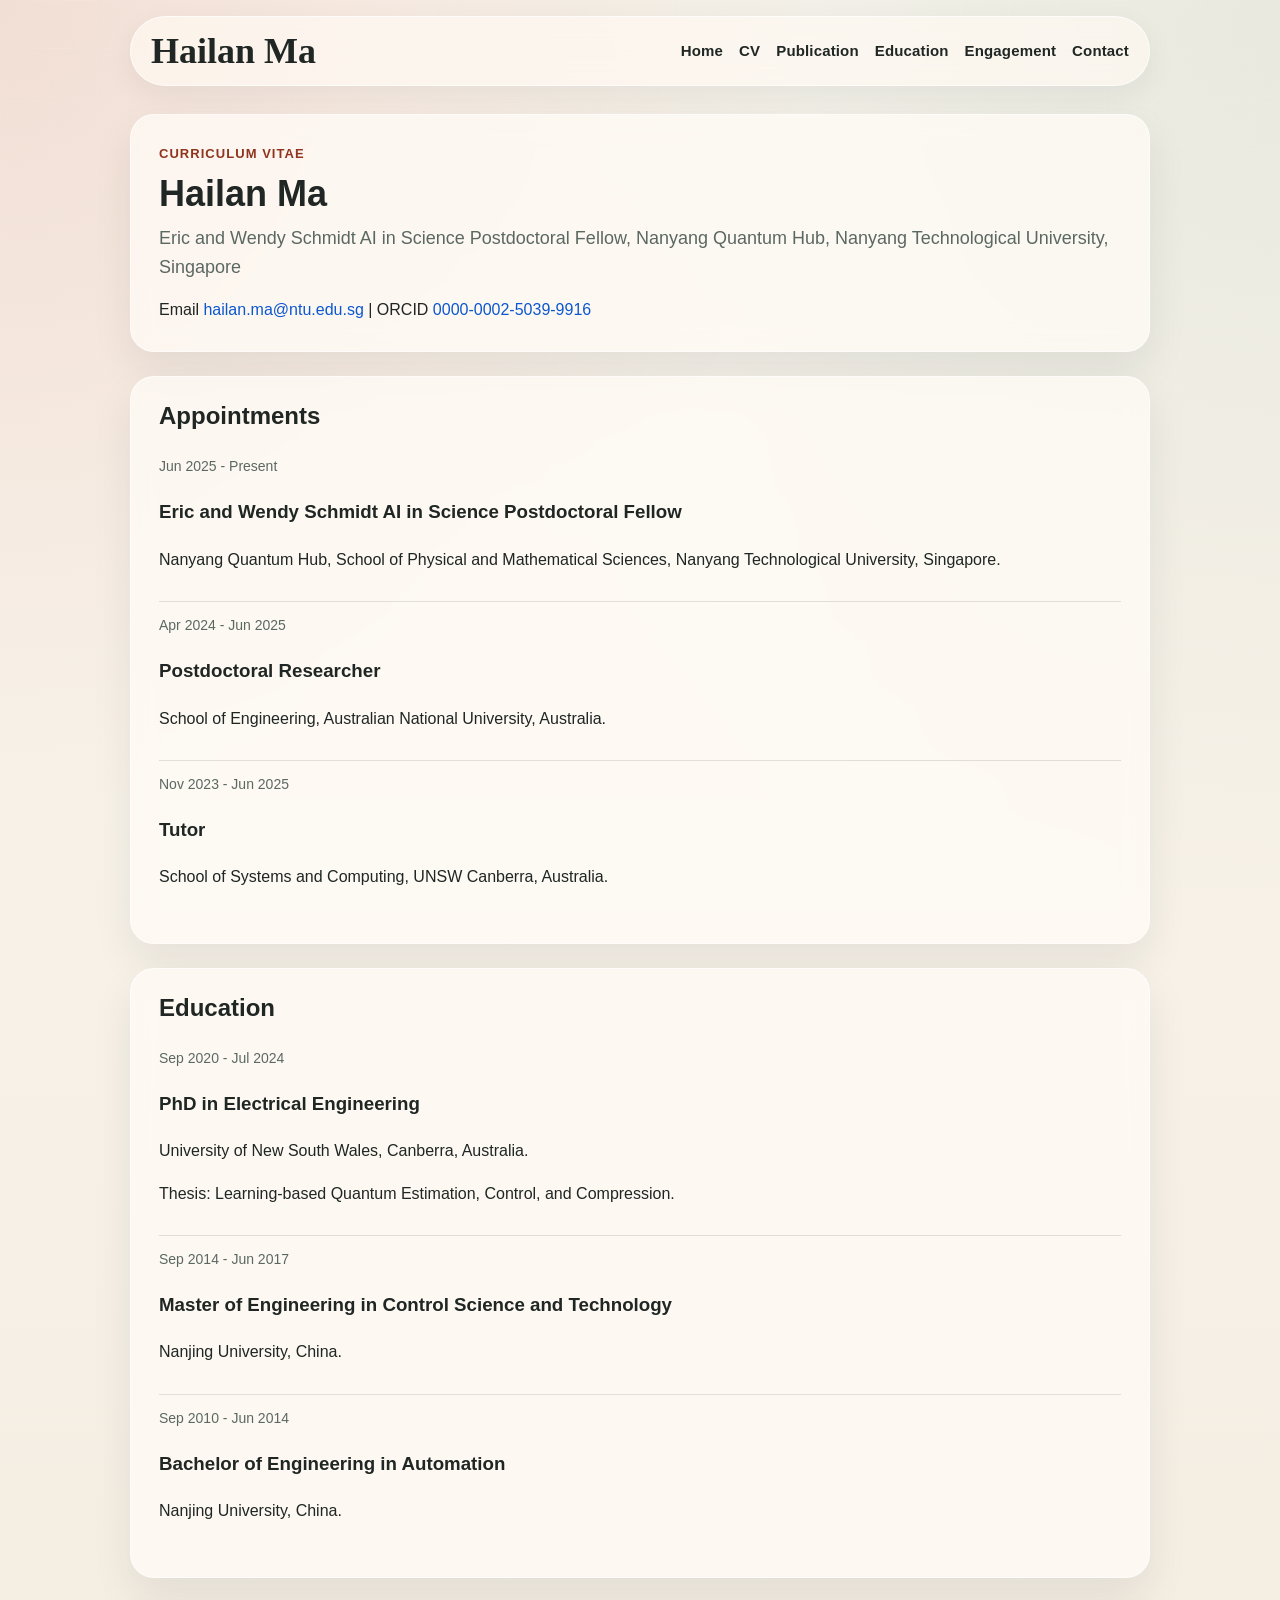
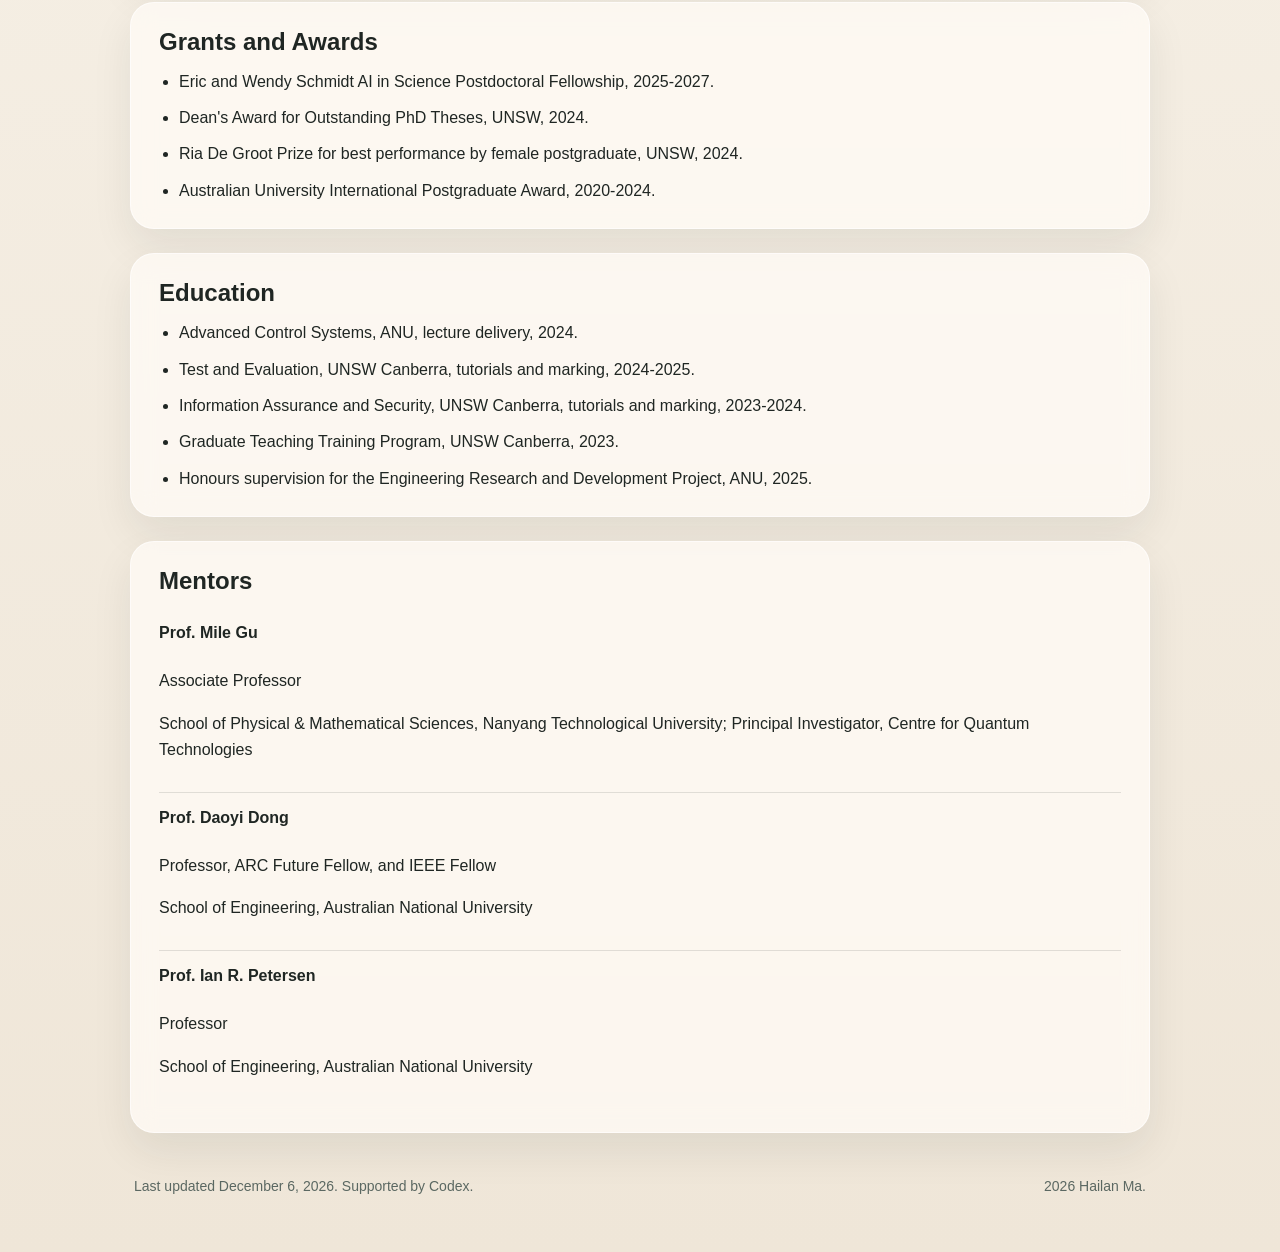
==== cv.html @ 6b0387dc "Initial homepage deployment" ====
<!DOCTYPE html>
<html lang="en">
  <head>
    <meta charset="UTF-8" />
    <meta name="viewport" content="width=device-width, initial-scale=1.0" />
    <title>Hailan Ma | CV</title>
    <meta name="description" content="Curriculum Vitae of Hailan Ma." />
    <link rel="icon" href="favicon.svg" type="image/svg+xml" />
    <link rel="stylesheet" href="styles.css" />
  </head>
  <body>
    <div class="page-shell">
      <header class="site-header">
        <a class="brand" href="index.html">Hailan Ma</a>
        <nav class="site-nav" aria-label="Primary">
          <a href="index.html">Home</a>
          <a href="cv.html">CV</a>
          <a href="publications.html">Publication</a>
          <a href="education.html">Education</a>
          <a href="engagement.html">Engagement</a>
          <a href="index.html#contact">Contact</a>
        </nav>
      </header>

      <main>
        <section class="page-header">
          <p class="meta">Curriculum Vitae</p>
          <h1 class="page-title">Hailan Ma</h1>
          <p class="subtitle">
            Eric and Wendy Schmidt AI in Science Postdoctoral Fellow, Nanyang
            Quantum Hub, Nanyang Technological University, Singapore
          </p>
          <p class="lede">
            Email <a href="mailto:hailan.ma@ntu.edu.sg">hailan.ma@ntu.edu.sg</a>
            | ORCID
            <a href="https://orcid.org/0000-0002-5039-9916" target="_blank" rel="noreferrer">0000-0002-5039-9916</a>
          </p>
        </section>

        <section class="section-block">
          <h2>Appointments</h2>
          <div class="cv-item">
            <div class="cv-meta">Jun 2025 - Present</div>
            <div>
              <h3>Eric and Wendy Schmidt AI in Science Postdoctoral Fellow</h3>
              <p>Nanyang Quantum Hub, School of Physical and Mathematical Sciences, Nanyang Technological University, Singapore.</p>
            </div>
          </div>
          <div class="cv-item">
            <div class="cv-meta">Apr 2024 - Jun 2025</div>
            <div>
              <h3>Postdoctoral Researcher</h3>
              <p>School of Engineering, Australian National University, Australia.</p>
            </div>
          </div>
          <div class="cv-item">
            <div class="cv-meta">Nov 2023 - Jun 2025</div>
            <div>
              <h3>Tutor</h3>
              <p>School of Systems and Computing, UNSW Canberra, Australia.</p>
            </div>
          </div>
        </section>

        <section class="section-block">
          <h2>Education</h2>
          <div class="cv-item">
            <div class="cv-meta">Sep 2020 - Jul 2024</div>
            <div>
              <h3>PhD in Electrical Engineering</h3>
              <p>University of New South Wales, Canberra, Australia.</p>
              <p>Thesis: Learning-based Quantum Estimation, Control, and Compression.</p>
            </div>
          </div>
          <div class="cv-item">
            <div class="cv-meta">Sep 2014 - Jun 2017</div>
            <div>
              <h3>Master of Engineering in Control Science and Technology</h3>
              <p>Nanjing University, China.</p>
            </div>
          </div>
          <div class="cv-item">
            <div class="cv-meta">Sep 2010 - Jun 2014</div>
            <div>
              <h3>Bachelor of Engineering in Automation</h3>
              <p>Nanjing University, China.</p>
            </div>
          </div>
        </section>

        <section class="section-block">
          <h2>Grants and Awards</h2>
          <ul class="simple-list">
            <li>Eric and Wendy Schmidt AI in Science Postdoctoral Fellowship, 2025-2027.</li>
            <li>Dean's Award for Outstanding PhD Theses, UNSW, 2024.</li>
            <li>Ria De Groot Prize for best performance by female postgraduate, UNSW, 2024.</li>
            <li>Australian University International Postgraduate Award, 2020-2024.</li>
          </ul>
        </section>

        <section class="section-block">
          <h2>Education</h2>
          <ul class="simple-list">
            <li>Advanced Control Systems, ANU, lecture delivery, 2024.</li>
            <li>Test and Evaluation, UNSW Canberra, tutorials and marking, 2024-2025.</li>
            <li>Information Assurance and Security, UNSW Canberra, tutorials and marking, 2023-2024.</li>
            <li>Graduate Teaching Training Program, UNSW Canberra, 2023.</li>
            <li>Honours supervision for the Engineering Research and Development Project, ANU, 2025.</li>
          </ul>
        </section>

        <section class="section-block">
          <h2>Mentors</h2>
          <div class="cv-item">
            <a class="mentor-name" href="https://www.cqt.sg/people/mile-gu/" target="_blank" rel="noreferrer">Prof. Mile Gu</a>
            <p>Associate Professor</p>
            <p>School of Physical &amp; Mathematical Sciences, Nanyang Technological University; Principal Investigator, Centre for Quantum Technologies</p>
          </div>
          <div class="cv-item">
            <a class="mentor-name" href="https://eng.anu.edu.au/people/daoyi-dong/" target="_blank" rel="noreferrer">Prof. Daoyi Dong</a>
            <p>Professor, ARC Future Fellow, and IEEE Fellow</p>
            <p>School of Engineering, Australian National University</p>
          </div>
          <div class="cv-item">
            <a class="mentor-name" href="https://eng.anu.edu.au/people/ian-petersen/" target="_blank" rel="noreferrer">Prof. Ian R. Petersen</a>
            <p>Professor</p>
            <p>School of Engineering, Australian National University</p>
          </div>
        </section>
      </main>

      <footer class="site-footer">
        <p>Last updated <span id="last-updated">recently</span>. Supported by Codex.</p>
        <p><span id="current-year"></span> Hailan Ma.</p>
      </footer>
    </div>

    <script src="script.js"></script>
  </body>
</html>
---- styles.css ----
:root {
  --bg: #f6f0e6;
  --bg-soft: rgba(255, 250, 241, 0.88);
  --surface: rgba(255, 251, 246, 0.76);
  --surface-strong: #fff9f3;
  --text: #1f2623;
  --muted: #5b6862;
  --line: rgba(31, 38, 35, 0.12);
  --link: #0b57d0;
  --accent: #8f341d;
  --max-width: 1020px;
  --shadow: 0 18px 40px rgba(28, 38, 32, 0.08);
}

*,
*::before,
*::after {
  box-sizing: border-box;
}

html {
  scroll-behavior: smooth;
}

body {
  margin: 0;
  min-height: 100vh;
  font-family: Arial, Helvetica, sans-serif;
  font-size: 16px;
  line-height: 1.65;
  color: var(--text);
  background:
    radial-gradient(circle at top left, rgba(184, 77, 49, 0.14), transparent 26%),
    radial-gradient(circle at top right, rgba(158, 181, 160, 0.2), transparent 30%),
    linear-gradient(180deg, #fbf6ef 0%, #f6f0e6 42%, #efe6d8 100%);
}

body::before {
  content: "";
  position: fixed;
  inset: 0;
  background-image:
    linear-gradient(rgba(255, 255, 255, 0.24) 1px, transparent 1px),
    linear-gradient(90deg, rgba(255, 255, 255, 0.2) 1px, transparent 1px);
  background-size: 48px 48px;
  mask-image: linear-gradient(180deg, rgba(0, 0, 0, 0.3), transparent 72%);
  pointer-events: none;
  z-index: -1;
}

a {
  color: var(--link);
  text-decoration: none;
}

a:hover,
a:focus-visible {
  text-decoration: underline;
}

img {
  max-width: 100%;
  display: block;
}

.page-shell {
  width: min(calc(100% - 32px), var(--max-width));
  margin: 0 auto;
  padding: 16px 0 40px;
}

.site-header {
  display: flex;
  align-items: center;
  justify-content: space-between;
  gap: 20px;
  padding: 16px 20px;
  margin-bottom: 28px;
  border: 1px solid rgba(255, 255, 255, 0.64);
  border-radius: 999px;
  background: rgba(255, 249, 243, 0.7);
  backdrop-filter: blur(14px);
  box-shadow: 0 10px 30px rgba(24, 35, 31, 0.06);
}

.brand {
  color: var(--text);
  font-size: 36px;
  font-family: "Segoe Script", "Lucida Handwriting", 
    "Apple Chancery", cursive;
  font-weight: 600;
  letter-spacing: 0;
  line-height: 1;
}

.site-nav {
  display: flex;
  flex-wrap: wrap;
  gap: 16px;
}

.site-nav a {
  color: var(--text);
  font-size: 15px;
  font-family: "Arial Rounded MT Bold", "Helvetica Rounded", "SF Pro Rounded",
    "Nunito", Arial, Helvetica, sans-serif;
  font-weight: 600;
  letter-spacing: 0.01em;
}

main {
  display: grid;
  gap: 24px;
}

.hero-panel,
.section-block,
.page-header,
.year-block {
  border: 1px solid rgba(255, 255, 255, 0.62);
  border-radius: 24px;
  background: var(--surface);
  backdrop-filter: blur(12px);
  box-shadow: var(--shadow);
}

.hero-panel,
.page-header {
  padding: 28px;
}

.hero-panel {
  display: grid;
  grid-template-columns: 280px minmax(0, 1fr);
  gap: 28px;
  align-items: center;
}

.hero-photo-wrap {
  max-width: 280px;
}

.hero-photo {
  width: 100%;
  aspect-ratio: 4 / 5;
  object-fit: cover;
  border-radius: 20px;
  border: 1px solid rgba(255, 255, 255, 0.7);
}

.meta {
  margin: 0 0 8px;
  color: var(--accent);
  font-size: 13px;
  font-weight: 700;
  letter-spacing: 0.08em;
  text-transform: uppercase;
}

.page-title {
  margin: 0 0 8px;
  font-size: 36px;
  line-height: 1.2;
  color: var(--text);
}

.subtitle {
  margin: 0 0 14px;
  color: var(--muted);
  font-size: 18px;
}

.lede {
  margin: 0;
  max-width: 740px;
}

.lede + .lede {
  margin-top: 12px;
}

.lede-secondary {
  max-width: 760px;
}

.publications-note {
  margin-top: 10px;
}

.icon-links {
  display: flex;
  flex-wrap: wrap;
  gap: 12px;
  margin-top: 20px;
}

.icon-link {
  display: inline-flex;
  align-items: center;
  gap: 8px;
  padding: 10px 14px;
  border: 1px solid var(--line);
  border-radius: 999px;
  background: var(--surface-strong);
  color: var(--text);
  font-size: 14px;
}

.icon-link svg {
  width: 18px;
  height: 18px;
  fill: currentColor;
}

.section-block,
.year-block {
  padding: 24px 28px;
}

.section-block h2,
.page-header h2,
.year-block h2 {
  margin: 0 0 12px;
  font-size: 24px;
  line-height: 1.25;
}

.section-heading-row {
  display: flex;
  align-items: baseline;
  justify-content: space-between;
  gap: 16px;
  margin-bottom: 10px;
}

.text-link {
  font-size: 14px;
}

.inline-icon-link {
  display: inline-flex;
  vertical-align: middle;
  margin-left: 6px;
  color: var(--link);
}

.inline-icon-link svg {
  width: 15px;
  height: 15px;
  fill: currentColor;
}

.text-columns {
  display: grid;
  grid-template-columns: 1fr 1.1fr;
  gap: 24px;
}

.research-direction + .research-direction {
  margin-top: 22px;
}

.research-direction h3 {
  margin: 18px 0 8px;
  font-size: 20px;
  line-height: 1.3;
}

.simple-list,
.timeline-list,
.representative-list {
  margin: 12px 0 0;
  padding-left: 20px;
}

.simple-list li + li,
.timeline-list li + li,
.representative-list li + li {
  margin-top: 10px;
}

.timeline-date {
  display: inline-block;
  min-width: 52px;
  color: var(--accent);
  font-weight: 700;
}

.publication-list {
  margin: 0;
  padding: 0;
  list-style: none;
}

.publication-list li + li {
  margin-top: 14px;
  padding-top: 14px;
  border-top: 1px solid var(--line);
}

.publication-title-row {
  display: grid;
  grid-template-columns: 12px minmax(0, 1fr);
  gap: 10px;
  align-items: start;
}

.publication-bullet {
  width: 6px;
  height: 6px;
  margin-top: 0.6em;
  border-radius: 50%;
  background: var(--text);
}

.publication-title {
  color: var(--text);
  font-weight: 700;
}

.publication-authors,
.publication-venue,
.publication-summary {
  margin-top: 4px;
  margin-left: 22px;
}

.publication-authors {
  color: var(--text);
}

.publication-venue {
  margin-top: 4px;
  color: var(--muted);
}

.publication-summary {
  display: inline-block;
  padding: 4px 8px;
  border-radius: 6px;
  background: rgba(31, 38, 35, 0.08);
  color: var(--muted);
  font-family: "Courier New", Courier, monospace;
  font-size: 14px;
}

.publication-type {
  display: inline-block;
  margin-left: 8px;
  padding: 1px 8px;
  border: 1px solid var(--line);
  border-radius: 999px;
  background: rgba(255, 255, 255, 0.55);
  color: var(--muted);
  font-size: 12px;
  font-weight: 600;
  vertical-align: middle;
}

.paper-link-icon {
  display: inline-flex;
  vertical-align: middle;
  margin-left: 6px;
  color: var(--link);
}

.paper-link-icon svg {
  width: 22px;
  height: 22px;
  fill: currentColor;
}

.contact-grid {
  display: grid;
  grid-template-columns: repeat(2, minmax(0, 1fr));
  gap: 16px 24px;
}

.contact-grid strong {
  display: block;
  margin-bottom: 4px;
  color: var(--muted);
  font-size: 14px;
}

.cv-item {
  padding: 12px 0;
}

.cv-item + .cv-item {
  border-top: 1px solid var(--line);
}

.teaching-entry {
  display: grid;
  grid-template-columns: 180px minmax(0, 1fr);
  gap: 18px;
  padding: 14px 0;
}

.teaching-entry + .teaching-entry {
  border-top: 1px solid var(--line);
}

.teaching-time {
  color: var(--muted);
  font-size: 14px;
}

.teaching-entry h3 {
  margin: 0 0 4px;
  font-size: 18px;
  line-height: 1.35;
}

.teaching-entry p {
  margin: 0;
}

.teaching-entry p + p {
  margin-top: 4px;
}

.engagement-entry {
  display: grid;
  grid-template-columns: 180px minmax(0, 1fr);
  gap: 18px;
  padding: 14px 0;
}

.engagement-entry + .engagement-entry {
  border-top: 1px solid var(--line);
}

.engagement-time {
  color: var(--muted);
  font-size: 14px;
}

.engagement-entry h3 {
  margin: 0 0 4px;
  font-size: 18px;
  line-height: 1.35;
}

.engagement-entry p {
  margin: 0;
}

.engagement-entry p + p {
  margin-top: 4px;
}

.mentor-name {
  display: inline-block;
  margin-bottom: 6px;
  color: var(--text);
  font-weight: 700;
}

.cv-meta {
  margin-bottom: 4px;
  color: var(--muted);
  font-size: 14px;
}

.site-footer {
  display: flex;
  justify-content: space-between;
  gap: 16px;
  padding: 28px 4px 0;
  color: var(--muted);
  font-size: 14px;
}

.reveal {
  opacity: 1;
  transform: none;
}

@media (max-width: 800px) {
  .hero-panel,
  .text-columns,
  .contact-grid {
    grid-template-columns: 1fr;
  }

  .hero-photo-wrap {
    max-width: 220px;
  }
}

@media (max-width: 720px) {
  .page-shell {
    width: min(calc(100% - 20px), var(--max-width));
  }

  .site-header,
  .site-footer {
    display: block;
  }

  .site-nav {
    margin-top: 10px;
  }

  .hero-panel,
  .page-header,
  .section-block,
  .year-block {
    padding: 20px;
    border-radius: 20px;
  }

  .page-title {
    font-size: 30px;
  }

  .subtitle {
    font-size: 16px;
  }

  .teaching-entry {
    grid-template-columns: 1fr;
    gap: 6px;
  }

  .engagement-entry {
    grid-template-columns: 1fr;
    gap: 6px;
  }
}
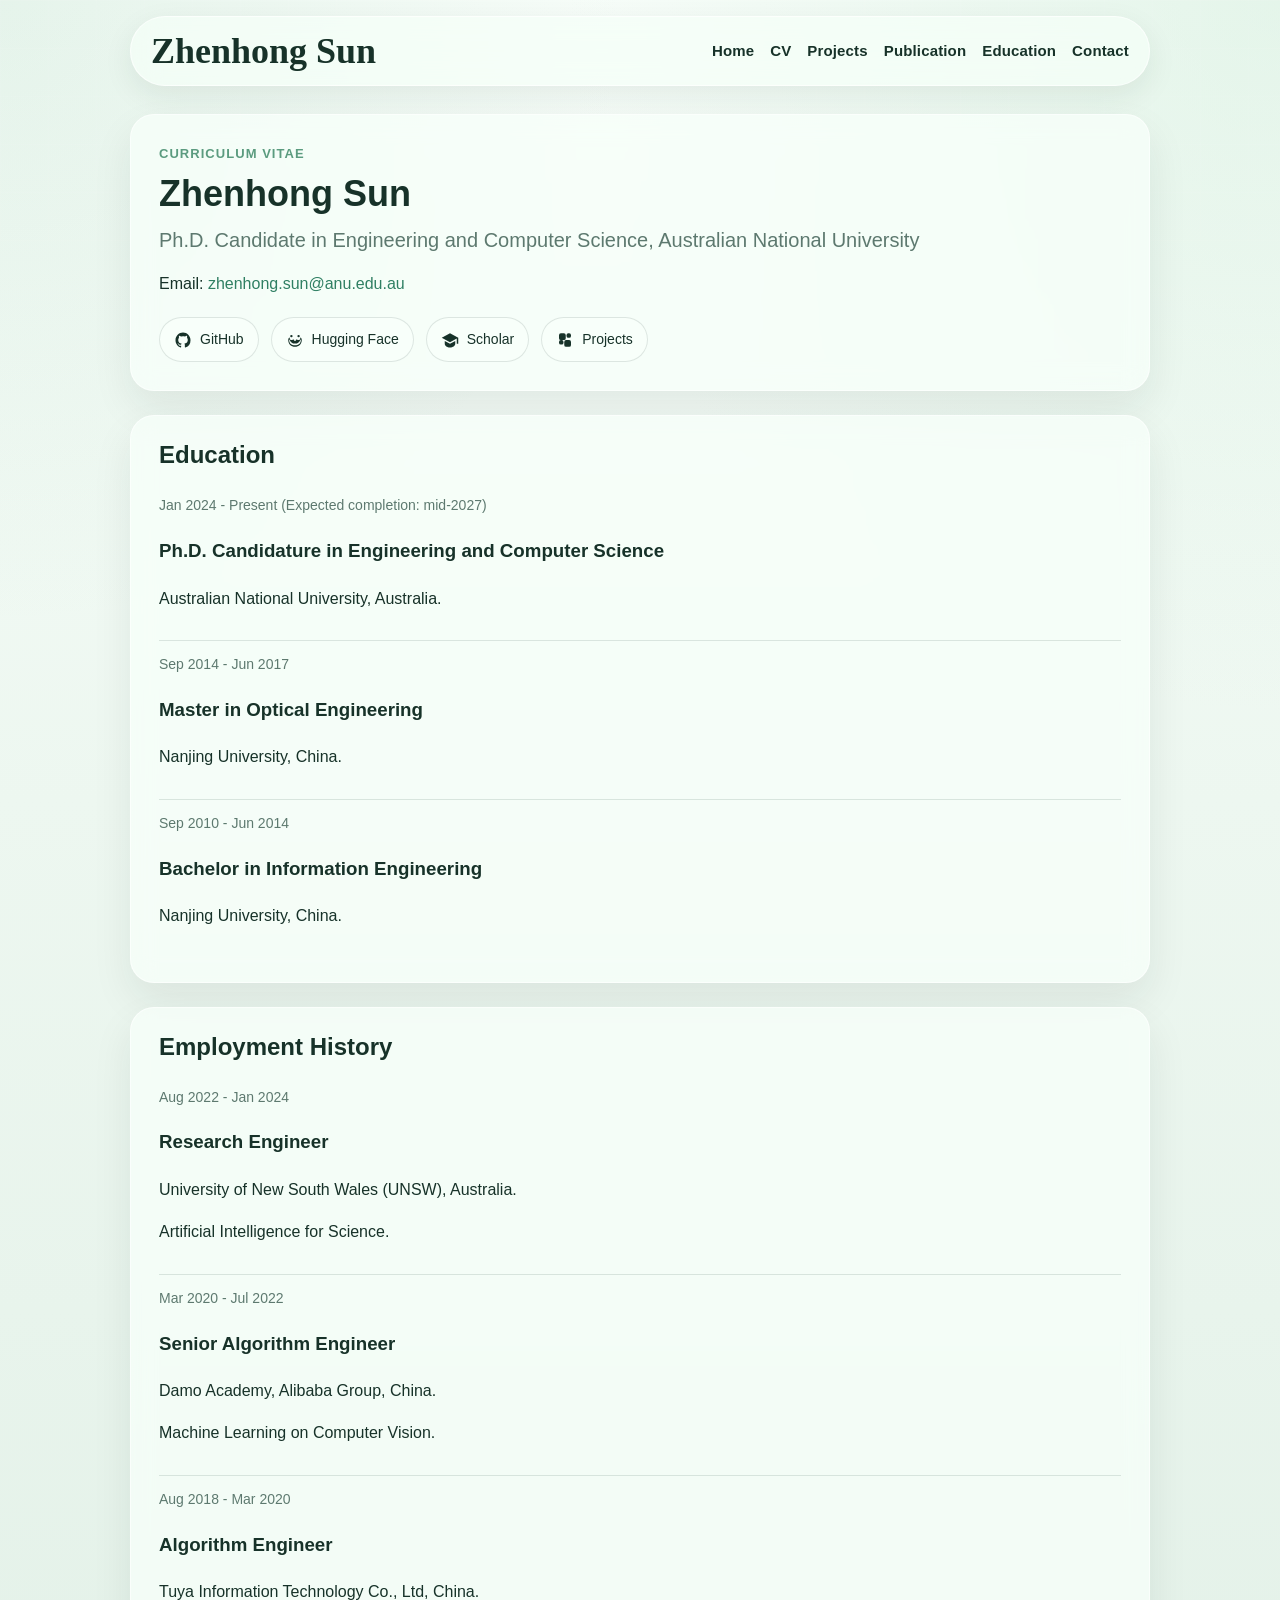
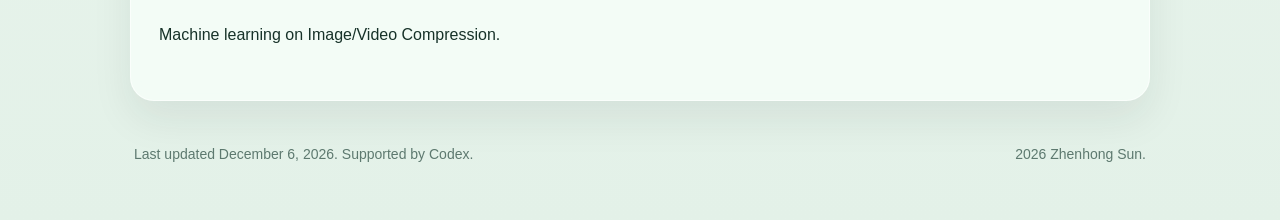
==== commit f4e13916: "Deploy site to GitHub Pages" ====
--- a/cv.html
+++ b/cv.html
@@ -3,21 +3,21 @@
   <head>
     <meta charset="UTF-8" />
     <meta name="viewport" content="width=device-width, initial-scale=1.0" />
-    <title>Hailan Ma | CV</title>
-    <meta name="description" content="Curriculum Vitae of Hailan Ma." />
+    <title>Zhenhong Sun | CV</title>
+    <meta name="description" content="Curriculum Vitae of Zhenhong Sun." />
     <link rel="icon" href="favicon.svg" type="image/svg+xml" />
     <link rel="stylesheet" href="styles.css" />
   </head>
   <body>
     <div class="page-shell">
       <header class="site-header">
-        <a class="brand" href="index.html">Hailan Ma</a>
+        <a class="brand" href="index.html">Zhenhong Sun</a>
         <nav class="site-nav" aria-label="Primary">
           <a href="index.html">Home</a>
           <a href="cv.html">CV</a>
+          <a href="projects.html">Projects</a>
           <a href="publications.html">Publication</a>
           <a href="education.html">Education</a>
-          <a href="engagement.html">Engagement</a>
           <a href="index.html#contact">Contact</a>
         </nav>
       </header>
@@ -25,113 +25,126 @@
       <main>
         <section class="page-header">
           <p class="meta">Curriculum Vitae</p>
-          <h1 class="page-title">Hailan Ma</h1>
+          <h1 class="page-title">Zhenhong Sun</h1>
           <p class="subtitle">
-            Eric and Wendy Schmidt AI in Science Postdoctoral Fellow, Nanyang
-            Quantum Hub, Nanyang Technological University, Singapore
+            Ph.D. Candidate in Engineering and Computer Science, Australian National University
           </p>
           <p class="lede">
-            Email <a href="mailto:hailan.ma@ntu.edu.sg">hailan.ma@ntu.edu.sg</a>
-            | ORCID
-            <a href="https://orcid.org/0000-0002-5039-9916" target="_blank" rel="noreferrer">0000-0002-5039-9916</a>
+            Email: <a href="mailto:zhenhong.sun@anu.edu.au">zhenhong.sun@anu.edu.au</a>
           </p>
-        </section>
-
-        <section class="section-block">
-          <h2>Appointments</h2>
-          <div class="cv-item">
-            <div class="cv-meta">Jun 2025 - Present</div>
-            <div>
-              <h3>Eric and Wendy Schmidt AI in Science Postdoctoral Fellow</h3>
-              <p>Nanyang Quantum Hub, School of Physical and Mathematical Sciences, Nanyang Technological University, Singapore.</p>
-            </div>
-          </div>
-          <div class="cv-item">
-            <div class="cv-meta">Apr 2024 - Jun 2025</div>
-            <div>
-              <h3>Postdoctoral Researcher</h3>
-              <p>School of Engineering, Australian National University, Australia.</p>
-            </div>
-          </div>
-          <div class="cv-item">
-            <div class="cv-meta">Nov 2023 - Jun 2025</div>
-            <div>
-              <h3>Tutor</h3>
-              <p>School of Systems and Computing, UNSW Canberra, Australia.</p>
-            </div>
+          <div class="icon-links" aria-label="Profile links">
+            <a
+              class="icon-link"
+              href="https://github.com/EngineeringAI-LAB"
+              target="_blank"
+              rel="noreferrer"
+              aria-label="GitHub"
+              title="GitHub"
+            >
+              <svg viewBox="0 0 24 24" aria-hidden="true">
+                <path d="M12 2C6.48 2 2 6.58 2 12.22c0 4.52 2.87 8.35 6.84 9.7.5.1.68-.22.68-.49 0-.24-.01-.88-.01-1.73-2.78.62-3.37-1.37-3.37-1.37-.45-1.18-1.11-1.5-1.11-1.5-.91-.64.07-.63.07-.63 1.01.07 1.54 1.06 1.54 1.06.9 1.57 2.36 1.12 2.94.86.09-.67.35-1.12.63-1.38-2.22-.26-4.56-1.14-4.56-5.06 0-1.12.39-2.03 1.03-2.75-.1-.26-.45-1.31.1-2.72 0 0 .84-.28 2.75 1.05A9.35 9.35 0 0 1 12 6.92c.85 0 1.7.12 2.5.34 1.9-1.33 2.74-1.05 2.74-1.05.55 1.41.2 2.46.1 2.72.64.72 1.03 1.63 1.03 2.75 0 3.93-2.34 4.8-4.57 5.05.36.32.68.94.68 1.9 0 1.38-.01 2.49-.01 2.83 0 .27.18.59.69.49A10.22 10.22 0 0 0 22 12.22C22 6.58 17.52 2 12 2Z" />
+              </svg>
+              <span>GitHub</span>
+            </a>
+            <a
+              class="icon-link"
+              href="https://huggingface.co/EngineeringAI-LAB"
+              target="_blank"
+              rel="noreferrer"
+              aria-label="Hugging Face"
+              title="Hugging Face"
+            >
+              <svg viewBox="0 0 24 24" aria-hidden="true">
+                <path d="M7.2 8.4a1.6 1.6 0 1 1 0-3.2 1.6 1.6 0 0 1 0 3.2Zm9.6 0a1.6 1.6 0 1 1 0-3.2 1.6 1.6 0 0 1 0 3.2ZM5.4 11.2c.7.45 1.55.68 2.5.68.86 0 1.66-.19 2.36-.56.2-.1.44.03.46.25.1 1.04.63 1.69 1.28 1.69s1.18-.65 1.28-1.69c.02-.22.26-.35.46-.25.7.37 1.5.56 2.36.56.95 0 1.8-.23 2.5-.68.22-.14.5.05.45.31-.56 3.11-3.45 5.29-7.05 5.29s-6.49-2.18-7.05-5.29c-.05-.26.23-.45.45-.31Z" />
+                <path d="M4.25 8.92c-.6.46-1.25 1.44-1.25 3.36C3 17.3 6.82 21 12 21s9-3.7 9-8.72c0-1.92-.65-2.9-1.25-3.36-.37-.29-.89.02-.8.49.08.42.05.92-.17 1.38-.15.31.05.68.39.72.35.04.61.34.61.69 0 4.03-3.13 6.8-7.78 6.8s-7.78-2.77-7.78-6.8c0-.35.26-.65.61-.69.34-.04.54-.41.39-.72-.22-.46-.25-.96-.17-1.38.09-.47-.43-.78-.8-.49Z" />
+              </svg>
+              <span>Hugging Face</span>
+            </a>
+            <a
+              class="icon-link"
+              href="https://scholar.google.com/citations?user=eDiXHP8AAAAJ"
+              target="_blank"
+              rel="noreferrer"
+              aria-label="Google Scholar"
+              title="Google Scholar"
+            >
+              <svg viewBox="0 0 24 24" aria-hidden="true">
+                <path d="M12 3 1 9l11 6 9-4.91V17h2V9L12 3Zm0 14L5 13.18V17c0 2.76 3.13 5 7 5s7-2.24 7-5v-3.82L12 17Z" />
+              </svg>
+              <span>Scholar</span>
+            </a>
+            <a
+              class="icon-link"
+              href="projects.html"
+              aria-label="Projects"
+              title="Projects"
+            >
+              <svg viewBox="0 0 24 24" aria-hidden="true">
+                <path d="M4 5.5A2.5 2.5 0 0 1 6.5 3h4A2.5 2.5 0 0 1 13 5.5v4A2.5 2.5 0 0 1 10.5 12h-4A2.5 2.5 0 0 1 4 9.5v-4Zm7 9A2.5 2.5 0 0 1 13.5 12h4a2.5 2.5 0 0 1 2.5 2.5v4a2.5 2.5 0 0 1-2.5 2.5h-4a2.5 2.5 0 0 1-2.5-2.5v-4Zm-7 0A2.5 2.5 0 0 1 6.5 12h1A2.5 2.5 0 0 1 10 14.5v1A2.5 2.5 0 0 1 7.5 18h-1A2.5 2.5 0 0 1 4 15.5v-1Zm10-9A2.5 2.5 0 0 1 16.5 3h1A2.5 2.5 0 0 1 20 5.5v1A2.5 2.5 0 0 1 17.5 9h-1A2.5 2.5 0 0 1 14 6.5v-1Z" />
+              </svg>
+              <span>Projects</span>
+            </a>
           </div>
         </section>
 
         <section class="section-block">
           <h2>Education</h2>
           <div class="cv-item">
-            <div class="cv-meta">Sep 2020 - Jul 2024</div>
+            <div class="cv-meta">Jan 2024 - Present (Expected completion: mid-2027)</div>
             <div>
-              <h3>PhD in Electrical Engineering</h3>
-              <p>University of New South Wales, Canberra, Australia.</p>
-              <p>Thesis: Learning-based Quantum Estimation, Control, and Compression.</p>
+              <h3>Ph.D. Candidature in Engineering and Computer Science</h3>
+              <p>Australian National University, Australia.</p>
             </div>
           </div>
           <div class="cv-item">
             <div class="cv-meta">Sep 2014 - Jun 2017</div>
             <div>
-              <h3>Master of Engineering in Control Science and Technology</h3>
+              <h3>Master in Optical Engineering</h3>
               <p>Nanjing University, China.</p>
             </div>
           </div>
           <div class="cv-item">
             <div class="cv-meta">Sep 2010 - Jun 2014</div>
             <div>
-              <h3>Bachelor of Engineering in Automation</h3>
+              <h3>Bachelor in Information Engineering</h3>
               <p>Nanjing University, China.</p>
             </div>
           </div>
         </section>
 
         <section class="section-block">
-          <h2>Grants and Awards</h2>
-          <ul class="simple-list">
-            <li>Eric and Wendy Schmidt AI in Science Postdoctoral Fellowship, 2025-2027.</li>
-            <li>Dean's Award for Outstanding PhD Theses, UNSW, 2024.</li>
-            <li>Ria De Groot Prize for best performance by female postgraduate, UNSW, 2024.</li>
-            <li>Australian University International Postgraduate Award, 2020-2024.</li>
-          </ul>
+          <h2>Employment History</h2>
+          <div class="cv-item">
+            <div class="cv-meta">Aug 2022 - Jan 2024</div>
+            <div>
+              <h3>Research Engineer</h3>
+              <p>University of New South Wales (UNSW), Australia.</p>
+              <p>Artificial Intelligence for Science.</p>
+            </div>
+          </div>
+          <div class="cv-item">
+            <div class="cv-meta">Mar 2020 - Jul 2022</div>
+            <div>
+              <h3>Senior Algorithm Engineer</h3>
+              <p>Damo Academy, Alibaba Group, China.</p>
+              <p>Machine Learning on Computer Vision.</p>
+            </div>
+          </div>
+          <div class="cv-item">
+            <div class="cv-meta">Aug 2018 - Mar 2020</div>
+            <div>
+              <h3>Algorithm Engineer</h3>
+              <p>Tuya Information Technology Co., Ltd, China.</p>
+              <p>Machine learning on Image/Video Compression.</p>
+            </div>
+          </div>
         </section>
 
-        <section class="section-block">
-          <h2>Education</h2>
-          <ul class="simple-list">
-            <li>Advanced Control Systems, ANU, lecture delivery, 2024.</li>
-            <li>Test and Evaluation, UNSW Canberra, tutorials and marking, 2024-2025.</li>
-            <li>Information Assurance and Security, UNSW Canberra, tutorials and marking, 2023-2024.</li>
-            <li>Graduate Teaching Training Program, UNSW Canberra, 2023.</li>
-            <li>Honours supervision for the Engineering Research and Development Project, ANU, 2025.</li>
-          </ul>
-        </section>
-
-        <section class="section-block">
-          <h2>Mentors</h2>
-          <div class="cv-item">
-            <a class="mentor-name" href="https://www.cqt.sg/people/mile-gu/" target="_blank" rel="noreferrer">Prof. Mile Gu</a>
-            <p>Associate Professor</p>
-            <p>School of Physical &amp; Mathematical Sciences, Nanyang Technological University; Principal Investigator, Centre for Quantum Technologies</p>
-          </div>
-          <div class="cv-item">
-            <a class="mentor-name" href="https://eng.anu.edu.au/people/daoyi-dong/" target="_blank" rel="noreferrer">Prof. Daoyi Dong</a>
-            <p>Professor, ARC Future Fellow, and IEEE Fellow</p>
-            <p>School of Engineering, Australian National University</p>
-          </div>
-          <div class="cv-item">
-            <a class="mentor-name" href="https://eng.anu.edu.au/people/ian-petersen/" target="_blank" rel="noreferrer">Prof. Ian R. Petersen</a>
-            <p>Professor</p>
-            <p>School of Engineering, Australian National University</p>
-          </div>
-        </section>
       </main>
 
       <footer class="site-footer">
         <p>Last updated <span id="last-updated">recently</span>. Supported by Codex.</p>
-        <p><span id="current-year"></span> Hailan Ma.</p>
+        <p><span id="current-year"></span> Zhenhong Sun.</p>
       </footer>
     </div>
 
--- a/styles.css
+++ b/styles.css
@@ -1,13 +1,13 @@
 :root {
-  --bg: #f6f0e6;
-  --bg-soft: rgba(255, 250, 241, 0.88);
-  --surface: rgba(255, 251, 246, 0.76);
-  --surface-strong: #fff9f3;
-  --text: #1f2623;
-  --muted: #5b6862;
-  --line: rgba(31, 38, 35, 0.12);
-  --link: #0b57d0;
-  --accent: #8f341d;
+  --bg: #edf7f0;
+  --bg-soft: rgba(248, 255, 250, 0.9);
+  --surface: rgba(248, 255, 250, 0.76);
+  --surface-strong: #f8fffa;
+  --text: #173229;
+  --muted: #5d796f;
+  --line: rgba(23, 50, 41, 0.12);
+  --link: #2f7f63;
+  --accent: #5b9b7f;
   --max-width: 1020px;
   --shadow: 0 18px 40px rgba(28, 38, 32, 0.08);
 }
@@ -30,9 +30,9 @@
   line-height: 1.65;
   color: var(--text);
   background:
-    radial-gradient(circle at top left, rgba(184, 77, 49, 0.14), transparent 26%),
-    radial-gradient(circle at top right, rgba(158, 181, 160, 0.2), transparent 30%),
-    linear-gradient(180deg, #fbf6ef 0%, #f6f0e6 42%, #efe6d8 100%);
+    radial-gradient(circle at top left, rgba(149, 201, 170, 0.18), transparent 28%),
+    radial-gradient(circle at top right, rgba(210, 237, 219, 0.5), transparent 32%),
+    linear-gradient(180deg, #f7fdf9 0%, #edf7f0 44%, #e3f1e8 100%);
 }
 
 body::before {
@@ -40,8 +40,8 @@
   position: fixed;
   inset: 0;
   background-image:
-    linear-gradient(rgba(255, 255, 255, 0.24) 1px, transparent 1px),
-    linear-gradient(90deg, rgba(255, 255, 255, 0.2) 1px, transparent 1px);
+    linear-gradient(rgba(255, 255, 255, 0.28) 1px, transparent 1px),
+    linear-gradient(90deg, rgba(255, 255, 255, 0.24) 1px, transparent 1px);
   background-size: 48px 48px;
   mask-image: linear-gradient(180deg, rgba(0, 0, 0, 0.3), transparent 72%);
   pointer-events: none;
@@ -78,9 +78,9 @@
   margin-bottom: 28px;
   border: 1px solid rgba(255, 255, 255, 0.64);
   border-radius: 999px;
-  background: rgba(255, 249, 243, 0.7);
+  background: rgba(246, 255, 249, 0.72);
   backdrop-filter: blur(14px);
-  box-shadow: 0 10px 30px rgba(24, 35, 31, 0.06);
+  box-shadow: 0 10px 30px rgba(20, 45, 35, 0.08);
 }
 
 .brand {
@@ -131,13 +131,13 @@
 
 .hero-panel {
   display: grid;
-  grid-template-columns: 280px minmax(0, 1fr);
+  grid-template-columns: 240px minmax(0, 1fr);
   gap: 28px;
   align-items: center;
 }
 
 .hero-photo-wrap {
-  max-width: 280px;
+  max-width: 240px;
 }
 
 .hero-photo {
@@ -146,6 +146,20 @@
   object-fit: cover;
   border-radius: 20px;
   border: 1px solid rgba(255, 255, 255, 0.7);
+}
+
+.hero-slogan {
+  margin: 14px 0 0;
+  color: var(--link);
+  font-family: "Segoe Script", "Lucida Handwriting", "Apple Chancery", cursive;
+  font-size: 18px;
+  font-weight: 600;
+  line-height: 1.45;
+  text-align: center;
+}
+
+.hero-slogan span {
+  display: block;
 }
 
 .meta {
@@ -167,12 +181,36 @@
 .subtitle {
   margin: 0 0 14px;
   color: var(--muted);
-  font-size: 18px;
+  font-size: 20px;
+}
+
+.subtitle .subtitle-row {
+  display: grid;
+  grid-template-columns: 170px minmax(0, 1fr);
+  gap: 20px;
+  align-items: baseline;
+}
+
+.subtitle .subtitle-row span {
+  display: block;
+}
+
+.subtitle .subtitle-row span:first-child {
+  white-space: nowrap;
+}
+
+.subtitle .subtitle-row span:last-child {
+  white-space: nowrap;
 }
 
 .lede {
   margin: 0;
   max-width: 740px;
+}
+
+.hero-copy .lede {
+  text-align: justify;
+  text-justify: inter-word;
 }
 
 .lede + .lede {
@@ -225,6 +263,37 @@
   line-height: 1.25;
 }
 
+.research-title {
+  margin-bottom: 16px;
+}
+
+.research-title > span:not(.research-arrow) {
+  color: var(--link);
+  font-family: "Segoe Script", "Lucida Handwriting", "Apple Chancery", cursive;
+  font-size: 1.22em;
+  font-weight: 800;
+  letter-spacing: 0.01em;
+}
+
+.research-arrow {
+  display: inline-flex;
+  width: 58px;
+  height: 16px;
+  margin: 0 8px;
+  color: var(--link);
+  vertical-align: middle;
+}
+
+.research-arrow svg {
+  width: 100%;
+  height: 100%;
+  fill: none;
+  stroke: currentColor;
+  stroke-width: 2;
+  stroke-linecap: round;
+  stroke-linejoin: round;
+}
+
 .section-heading-row {
   display: flex;
   align-items: baseline;
@@ -256,6 +325,52 @@
   gap: 24px;
 }
 
+.overview-grid {
+  display: grid;
+  grid-template-columns: repeat(2, minmax(0, 1fr));
+  gap: 14px;
+  margin-top: 14px;
+}
+
+.overview-card {
+  display: grid;
+  grid-template-columns: 74px minmax(0, 1fr);
+  gap: 20px;
+  min-height: 170px;
+  padding: 26px 28px;
+  border: 1px solid var(--line);
+  border-radius: 8px;
+  background: rgba(255, 255, 255, 0.5);
+}
+
+.overview-icon {
+  width: 34px;
+  height: 34px;
+  justify-self: center;
+  margin-top: 4px;
+  color: var(--link);
+  fill: currentColor;
+}
+
+.overview-card h3 {
+  margin: 0 0 6px;
+  color: var(--text);
+  font-size: 18px;
+  line-height: 1.3;
+}
+
+.overview-card ul {
+  margin: 0;
+  padding-left: 18px;
+  color: var(--muted);
+  font-size: 17px;
+  line-height: 1.55;
+}
+
+.overview-card li + li {
+  margin-top: 2px;
+}
+
 .research-direction + .research-direction {
   margin-top: 22px;
 }
@@ -273,6 +388,18 @@
   padding-left: 20px;
 }
 
+.timeline-list {
+  padding-left: 0;
+  list-style: none;
+}
+
+.timeline-list li {
+  display: grid;
+  grid-template-columns: 8px 74px minmax(0, 1fr);
+  gap: 10px;
+  align-items: baseline;
+}
+
 .simple-list li + li,
 .timeline-list li + li,
 .representative-list li + li {
@@ -280,10 +407,31 @@
 }
 
 .timeline-date {
-  display: inline-block;
-  min-width: 52px;
+  display: grid;
+  grid-template-columns: 28px 42px;
+  gap: 4px;
+  width: 100%;
+  text-align: right;
   color: var(--accent);
   font-weight: 700;
+  font-variant-numeric: tabular-nums;
+}
+
+.timeline-dot {
+  width: 6px;
+  height: 6px;
+  margin-top: 0.62em;
+  border-radius: 50%;
+  background: var(--text);
+}
+
+.timeline-text {
+  min-width: 0;
+}
+
+.news-highlight {
+  font-weight: 700;
+  color: var(--text);
 }
 
 .publication-list {
@@ -334,6 +482,55 @@
   color: var(--muted);
 }
 
+.resource-links {
+  display: flex;
+  flex-wrap: wrap;
+  gap: 10px;
+  margin-top: 8px;
+  margin-left: 22px;
+}
+
+.resource-link {
+  display: inline-flex;
+  align-items: center;
+  justify-content: center;
+  gap: 8px;
+  min-width: 34px;
+  height: 34px;
+  padding: 0 12px;
+  border: 1px solid var(--line);
+  border-radius: 999px;
+  background: rgba(255, 255, 255, 0.72);
+  color: var(--text);
+  transition: transform 0.18s ease, border-color 0.18s ease,
+    background-color 0.18s ease;
+}
+
+.resource-link:hover,
+.resource-link:focus-visible {
+  text-decoration: none;
+  transform: translateY(-1px);
+  border-color: rgba(47, 127, 99, 0.35);
+  background: rgba(255, 255, 255, 0.95);
+}
+
+.resource-link svg {
+  width: 18px;
+  height: 18px;
+  fill: currentColor;
+}
+
+.resource-link span {
+  font-size: 13px;
+  font-weight: 600;
+  line-height: 1;
+}
+
+.scholar-link {
+  margin-left: 8px;
+  vertical-align: middle;
+}
+
 .publication-summary {
   display: inline-block;
   padding: 4px 8px;
@@ -350,7 +547,7 @@
   padding: 1px 8px;
   border: 1px solid var(--line);
   border-radius: 999px;
-  background: rgba(255, 255, 255, 0.55);
+  background: rgba(255, 255, 255, 0.6);
   color: var(--muted);
   font-size: 12px;
   font-weight: 600;
@@ -421,6 +618,112 @@
   margin-top: 4px;
 }
 
+.table-wrap {
+  width: 100%;
+  overflow-x: auto;
+}
+
+.profile-table {
+  width: 100%;
+  border-collapse: collapse;
+  margin-top: 12px;
+  table-layout: fixed;
+}
+
+.profile-table th,
+.profile-table td {
+  padding: 14px 16px;
+  border-bottom: 1px solid var(--line);
+  text-align: left;
+  vertical-align: top;
+}
+
+.profile-table th {
+  color: var(--muted);
+  font-size: 13px;
+  font-weight: 700;
+  letter-spacing: 0.04em;
+  text-transform: uppercase;
+}
+
+.profile-table tbody tr:last-child td {
+  border-bottom: none;
+}
+
+.profile-table th:nth-child(1),
+.profile-table td:nth-child(1) {
+  width: 24%;
+}
+
+.profile-table th:nth-child(2),
+.profile-table td:nth-child(2) {
+  width: 18%;
+}
+
+.profile-table th:nth-child(3),
+.profile-table td:nth-child(3) {
+  width: 30%;
+}
+
+.profile-table th:nth-child(4),
+.profile-table td:nth-child(4) {
+  width: 28%;
+}
+
+.project-entry {
+  padding: 14px 0;
+}
+
+.project-group-heading {
+  margin-top: 8px;
+}
+
+.project-entry + .project-entry {
+  border-top: 1px solid var(--line);
+}
+
+.project-entry > div {
+  width: 100%;
+}
+
+.project-entry p {
+  margin: 10px 0 0;
+}
+
+.project-entry ul {
+  margin-top: 10px;
+}
+
+.project-line {
+  display: grid;
+  grid-template-columns: minmax(0, 1fr) 130px 150px;
+  align-items: baseline;
+  gap: 10px;
+  width: 100%;
+}
+
+.project-title-line {
+  min-width: 0;
+  color: var(--text);
+  font-size: 22px;
+  font-weight: 700;
+  line-height: 1.3;
+}
+
+.project-role,
+.project-time {
+  color: var(--text);
+  font-size: 16px;
+  font-weight: 600;
+  line-height: 1.4;
+  white-space: nowrap;
+  text-align: left;
+}
+
+.project-role {
+  margin-left: -120px;
+}
+
 .engagement-entry {
   display: grid;
   grid-template-columns: 180px minmax(0, 1fr);
@@ -481,8 +784,22 @@
 @media (max-width: 800px) {
   .hero-panel,
   .text-columns,
+  .overview-grid,
   .contact-grid {
     grid-template-columns: 1fr;
+  }
+
+  .overview-card {
+    grid-template-columns: 52px minmax(0, 1fr);
+    padding: 22px;
+  }
+
+  .subtitle .subtitle-row span:last-child {
+    white-space: normal;
+  }
+
+  .subtitle .subtitle-row span:first-child {
+    white-space: normal;
   }
 
   .hero-photo-wrap {
@@ -525,6 +842,21 @@
     gap: 6px;
   }
 
+  .project-entry {
+    gap: 6px;
+  }
+
+  .project-line {
+    display: block;
+  }
+
+  .project-role,
+  .project-time {
+    margin-top: 10px;
+    margin-right: 8px;
+    font-size: 15px;
+  }
+
   .engagement-entry {
     grid-template-columns: 1fr;
     gap: 6px;
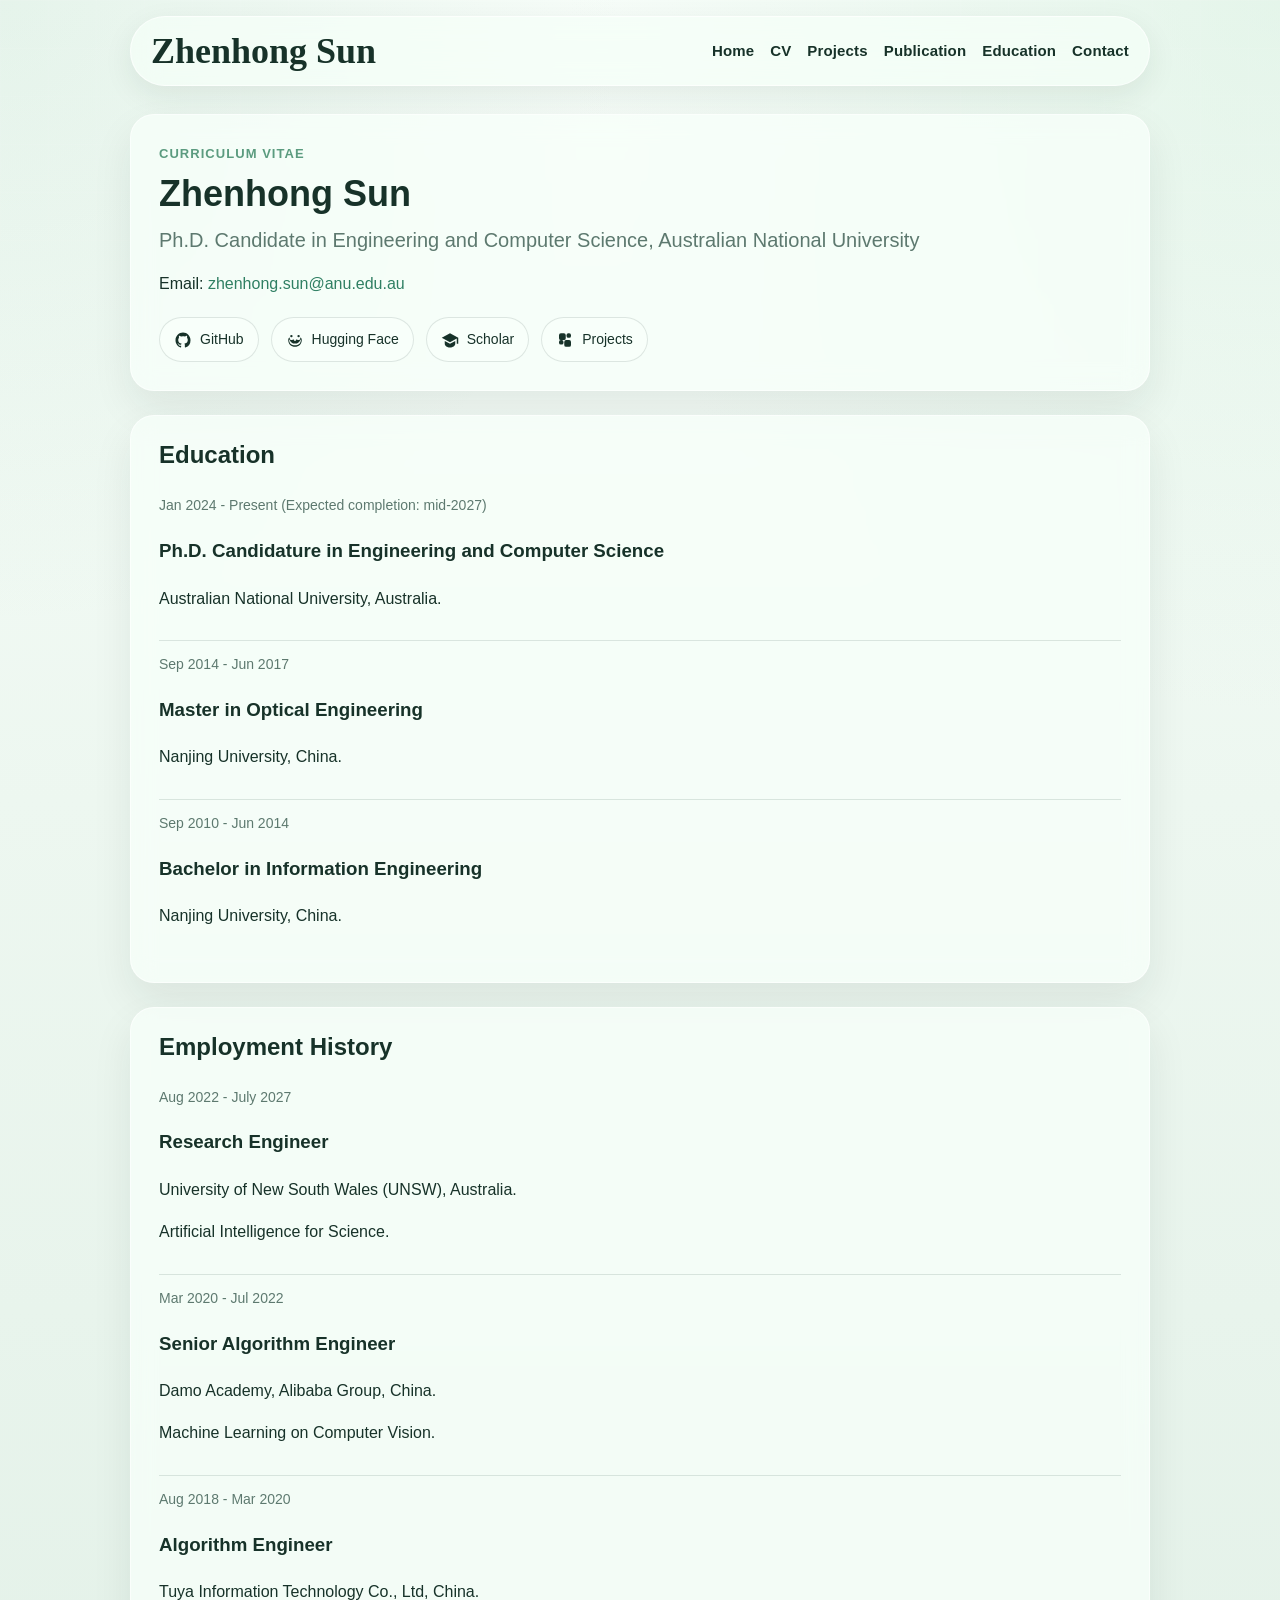
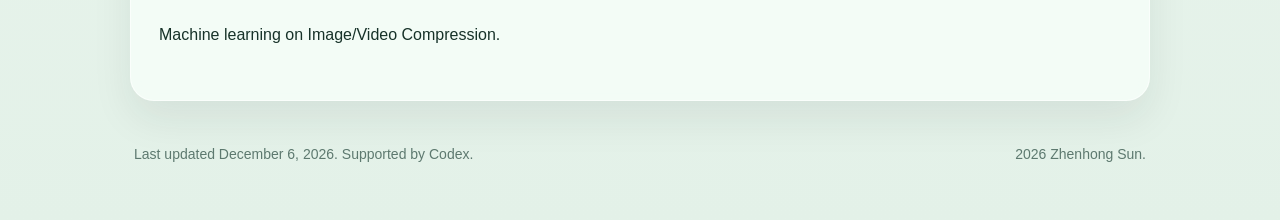
==== commit 598fb6d0: "Update homepage projects and publications" ====
--- a/cv.html
+++ b/cv.html
@@ -115,7 +115,7 @@
         <section class="section-block">
           <h2>Employment History</h2>
           <div class="cv-item">
-            <div class="cv-meta">Aug 2022 - Jan 2024</div>
+            <div class="cv-meta">Aug 2022 - July 2027</div>
             <div>
               <h3>Research Engineer</h3>
               <p>University of New South Wales (UNSW), Australia.</p>
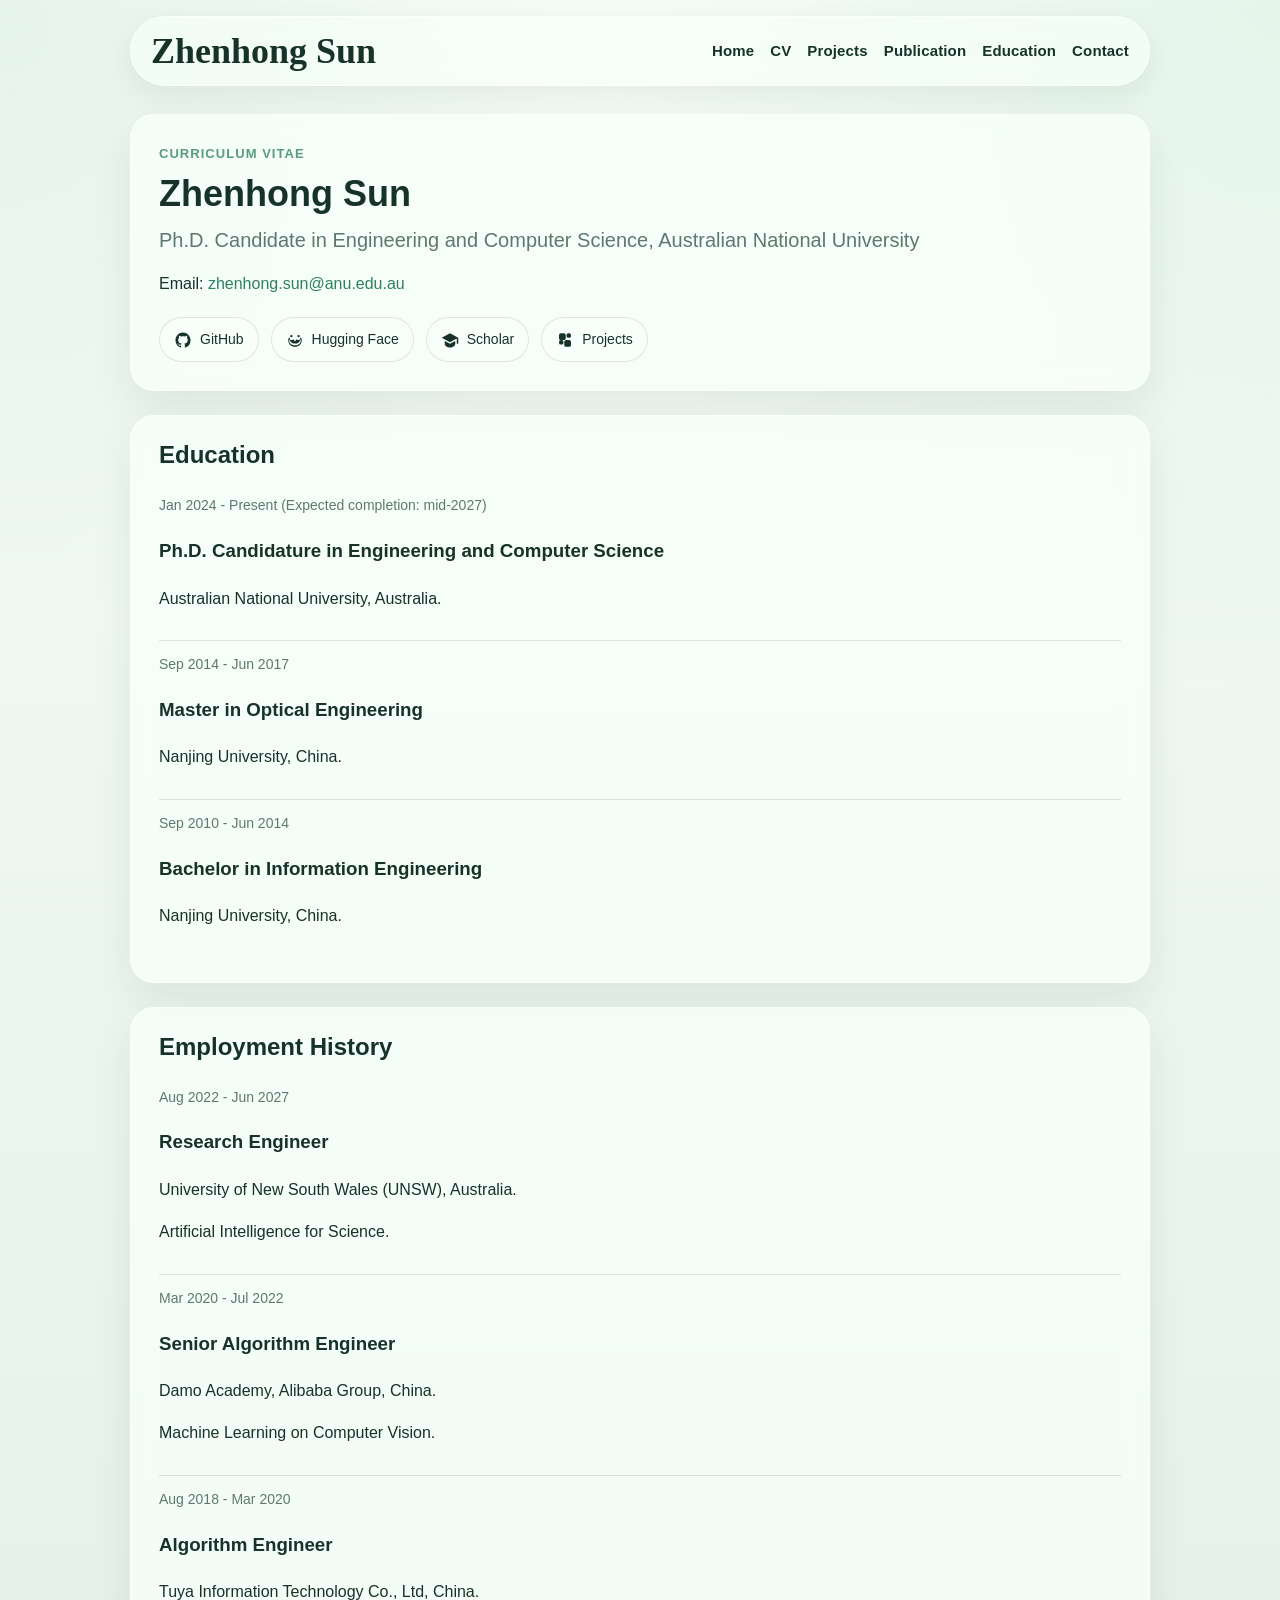
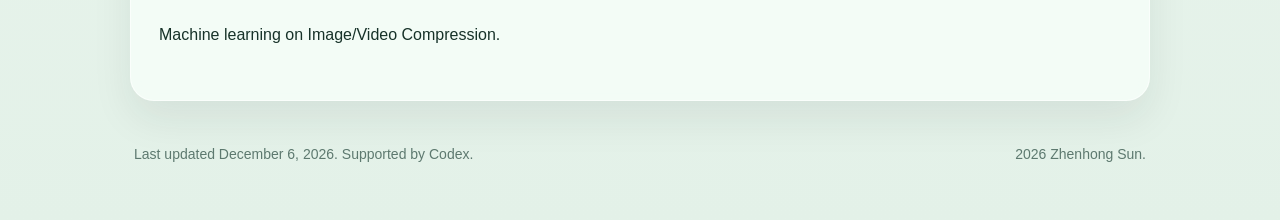
==== commit 4f03efb6: "Update CV employment timeline" ====
--- a/cv.html
+++ b/cv.html
@@ -115,7 +115,7 @@
         <section class="section-block">
           <h2>Employment History</h2>
           <div class="cv-item">
-            <div class="cv-meta">Aug 2022 - July 2027</div>
+            <div class="cv-meta">Aug 2022 - Jun 2027</div>
             <div>
               <h3>Research Engineer</h3>
               <p>University of New South Wales (UNSW), Australia.</p>
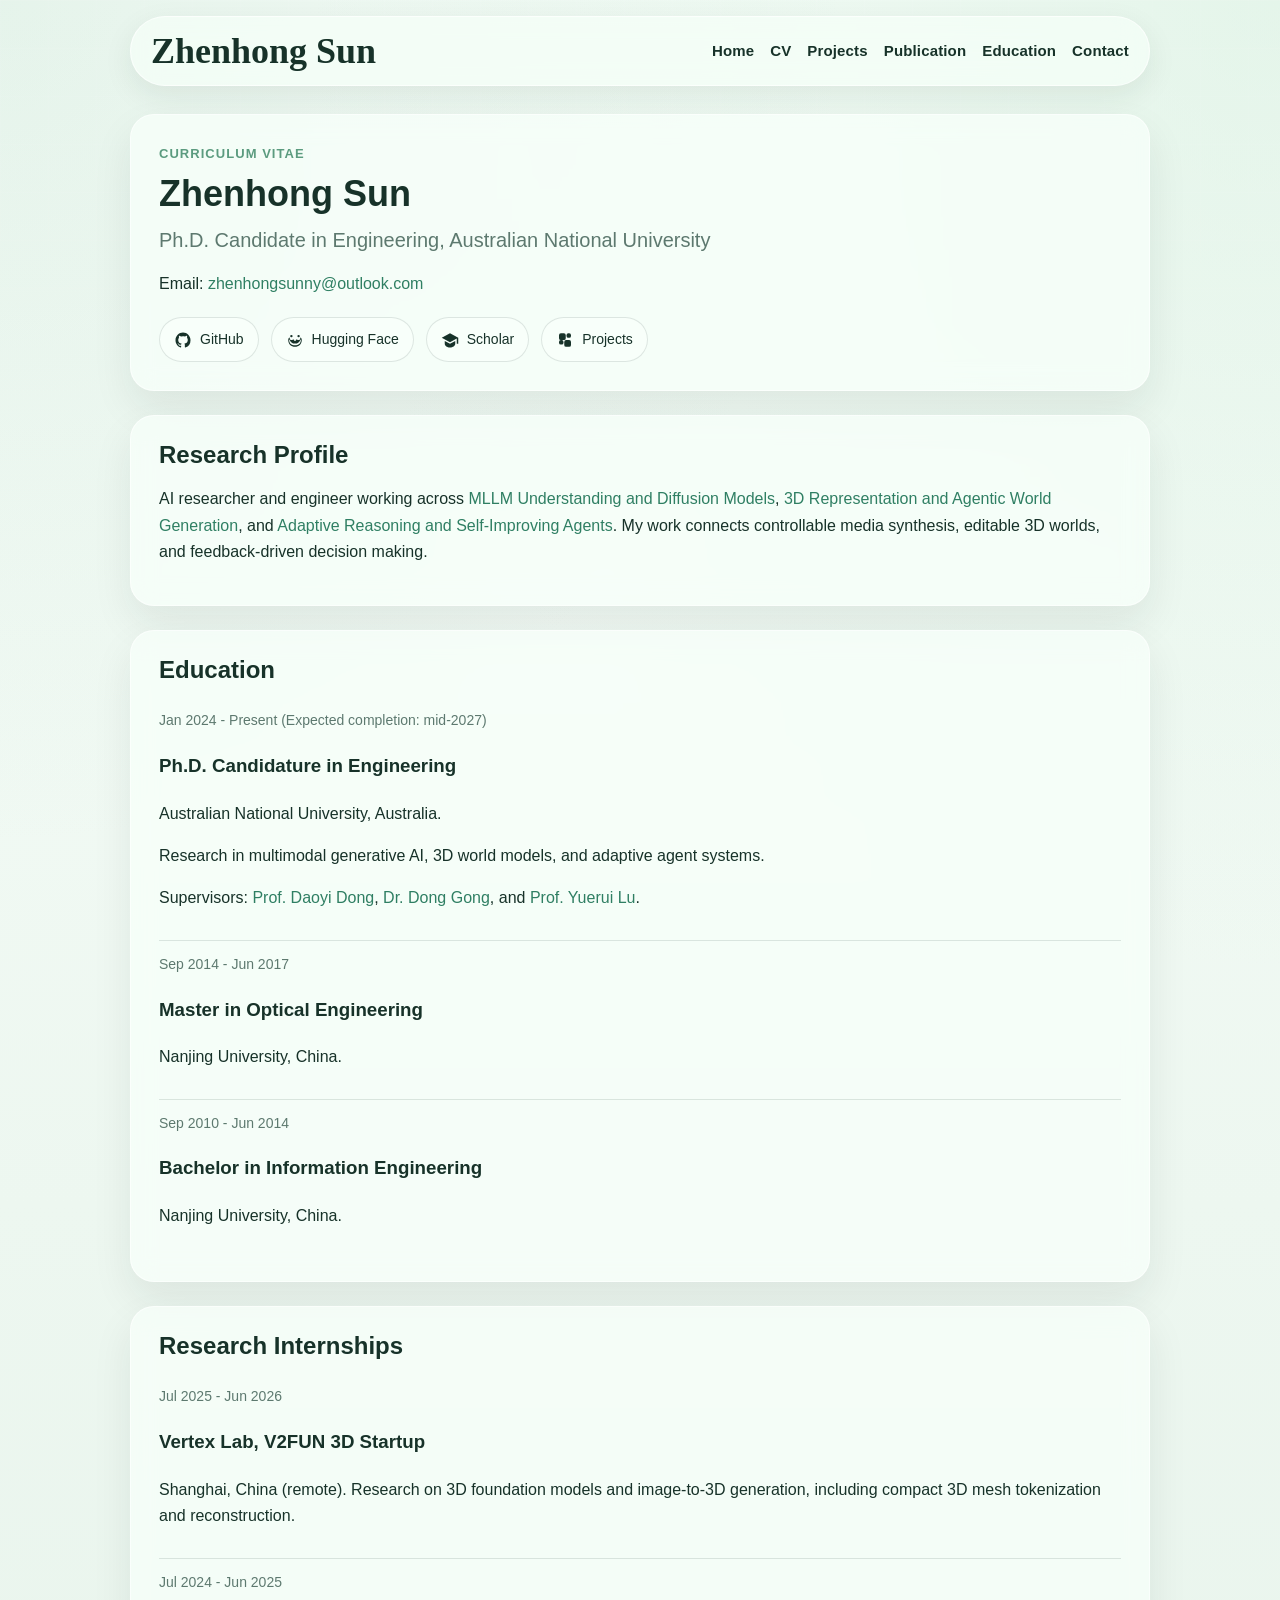
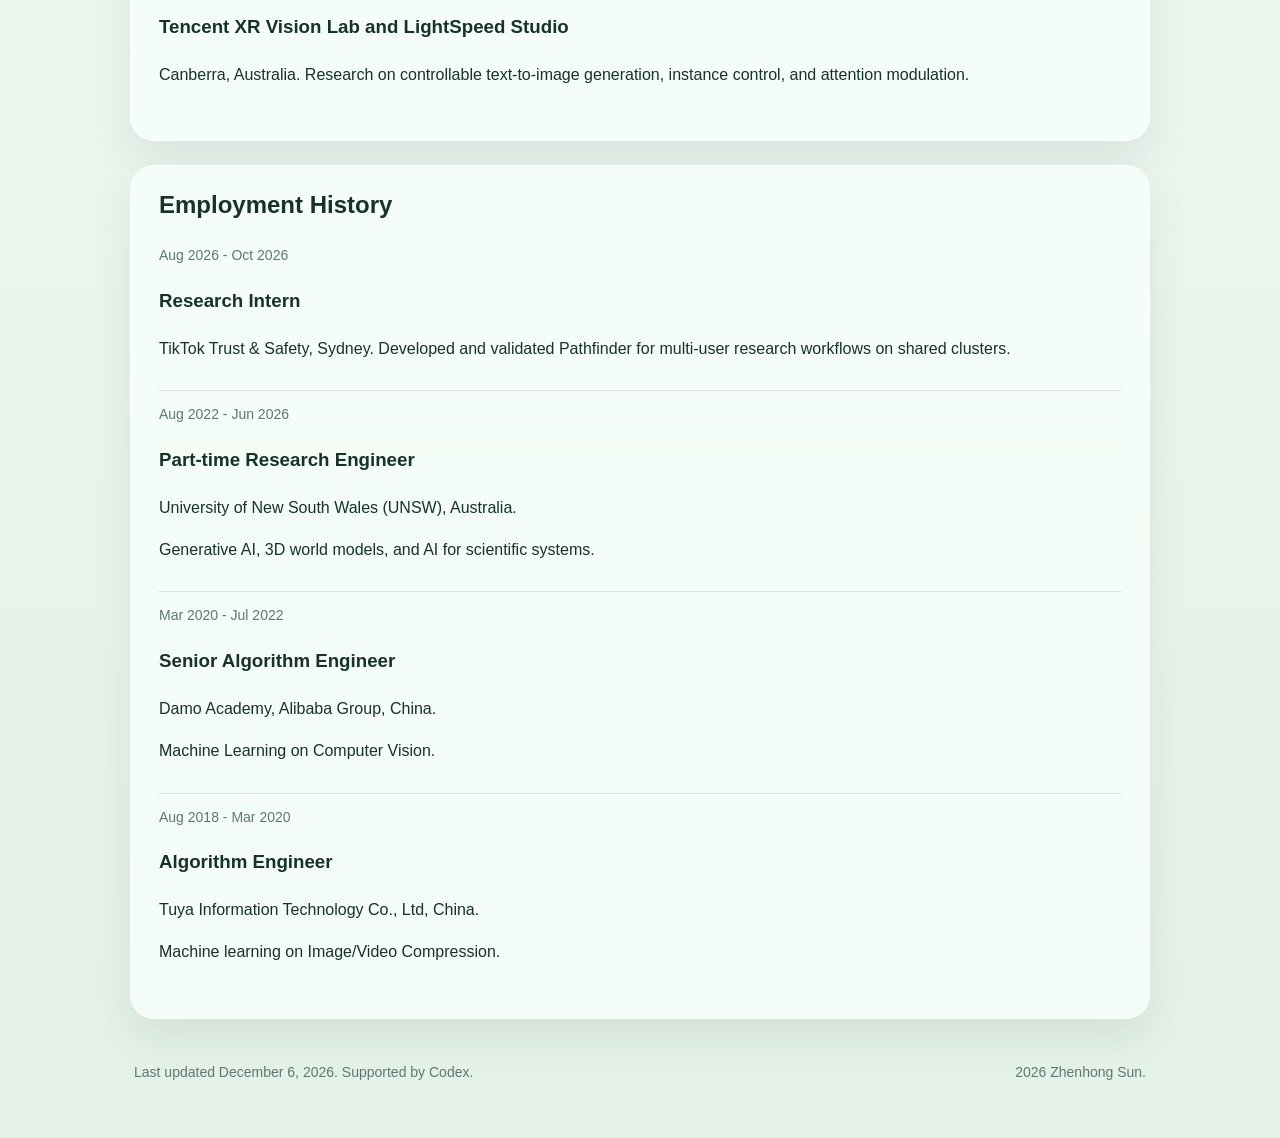
==== commit 4f449144: "Align personal site with updated research CV" ====
--- a/cv.html
+++ b/cv.html
@@ -27,10 +27,10 @@
           <p class="meta">Curriculum Vitae</p>
           <h1 class="page-title">Zhenhong Sun</h1>
           <p class="subtitle">
-            Ph.D. Candidate in Engineering and Computer Science, Australian National University
+            Ph.D. Candidate in Engineering, Australian National University
           </p>
           <p class="lede">
-            Email: <a href="mailto:zhenhong.sun@anu.edu.au">zhenhong.sun@anu.edu.au</a>
+            Email: <a href="mailto:zhenhongsunny@outlook.com">zhenhongsunny@outlook.com</a>
           </p>
           <div class="icon-links" aria-label="Profile links">
             <a
@@ -88,12 +88,19 @@
         </section>
 
         <section class="section-block">
+          <h2>Research Profile</h2>
+          <p>AI researcher and engineer working across <a href="projects.html">MLLM Understanding and Diffusion Models</a>, <a href="projects.html">3D Representation and Agentic World Generation</a>, and <a href="projects.html">Adaptive Reasoning and Self-Improving Agents</a>. My work connects controllable media synthesis, editable 3D worlds, and feedback-driven decision making.</p>
+        </section>
+
+        <section class="section-block">
           <h2>Education</h2>
           <div class="cv-item">
             <div class="cv-meta">Jan 2024 - Present (Expected completion: mid-2027)</div>
             <div>
-              <h3>Ph.D. Candidature in Engineering and Computer Science</h3>
+              <h3>Ph.D. Candidature in Engineering</h3>
               <p>Australian National University, Australia.</p>
+              <p>Research in multimodal generative AI, 3D world models, and adaptive agent systems.</p>
+              <p>Supervisors: <a href="https://scholar.google.com/citations?user=ACw1Y4oAAAAJ&amp;hl=en">Prof. Daoyi Dong</a>, <a href="https://donggong1.github.io/">Dr. Dong Gong</a>, and <a href="https://researchportalplus.anu.edu.au/en/persons/yuerui-lu/">Prof. Yuerui Lu</a>.</p>
             </div>
           </div>
           <div class="cv-item">
@@ -113,13 +120,38 @@
         </section>
 
         <section class="section-block">
+          <h2>Research Internships</h2>
+          <div class="cv-item">
+            <div class="cv-meta">Jul 2025 - Jun 2026</div>
+            <div>
+              <h3>Vertex Lab, V2FUN 3D Startup</h3>
+              <p>Shanghai, China (remote). Research on 3D foundation models and image-to-3D generation, including compact 3D mesh tokenization and reconstruction.</p>
+            </div>
+          </div>
+          <div class="cv-item">
+            <div class="cv-meta">Jul 2024 - Jun 2025</div>
+            <div>
+              <h3>Tencent XR Vision Lab and LightSpeed Studio</h3>
+              <p>Canberra, Australia. Research on controllable text-to-image generation, instance control, and attention modulation.</p>
+            </div>
+          </div>
+        </section>
+
+        <section class="section-block">
           <h2>Employment History</h2>
           <div class="cv-item">
-            <div class="cv-meta">Aug 2022 - Jun 2027</div>
+            <div class="cv-meta">Aug 2026 - Oct 2026</div>
             <div>
-              <h3>Research Engineer</h3>
+              <h3>Research Intern</h3>
+              <p>TikTok Trust &amp; Safety, Sydney. Developed and validated Pathfinder for multi-user research workflows on shared clusters.</p>
+            </div>
+          </div>
+          <div class="cv-item">
+            <div class="cv-meta">Aug 2022 - Jun 2026</div>
+            <div>
+              <h3>Part-time Research Engineer</h3>
               <p>University of New South Wales (UNSW), Australia.</p>
-              <p>Artificial Intelligence for Science.</p>
+              <p>Generative AI, 3D world models, and AI for scientific systems.</p>
             </div>
           </div>
           <div class="cv-item">
--- a/styles.css
+++ b/styles.css
@@ -327,17 +327,14 @@
 
 .overview-grid {
   display: grid;
-  grid-template-columns: repeat(2, minmax(0, 1fr));
+  grid-template-columns: repeat(3, minmax(0, 1fr));
   gap: 14px;
   margin-top: 14px;
 }
 
 .overview-card {
-  display: grid;
-  grid-template-columns: 74px minmax(0, 1fr);
-  gap: 20px;
-  min-height: 170px;
-  padding: 26px 28px;
+  min-height: 220px;
+  padding: 24px;
   border: 1px solid var(--line);
   border-radius: 8px;
   background: rgba(255, 255, 255, 0.5);
@@ -346,8 +343,7 @@
 .overview-icon {
   width: 34px;
   height: 34px;
-  justify-self: center;
-  margin-top: 4px;
+  margin-bottom: 14px;
   color: var(--link);
   fill: currentColor;
 }
@@ -702,6 +698,10 @@
   width: 100%;
 }
 
+.project-line-current {
+  grid-template-columns: minmax(0, 1fr) 150px;
+}
+
 .project-title-line {
   min-width: 0;
   color: var(--text);
@@ -790,7 +790,6 @@
   }
 
   .overview-card {
-    grid-template-columns: 52px minmax(0, 1fr);
     padding: 22px;
   }
 
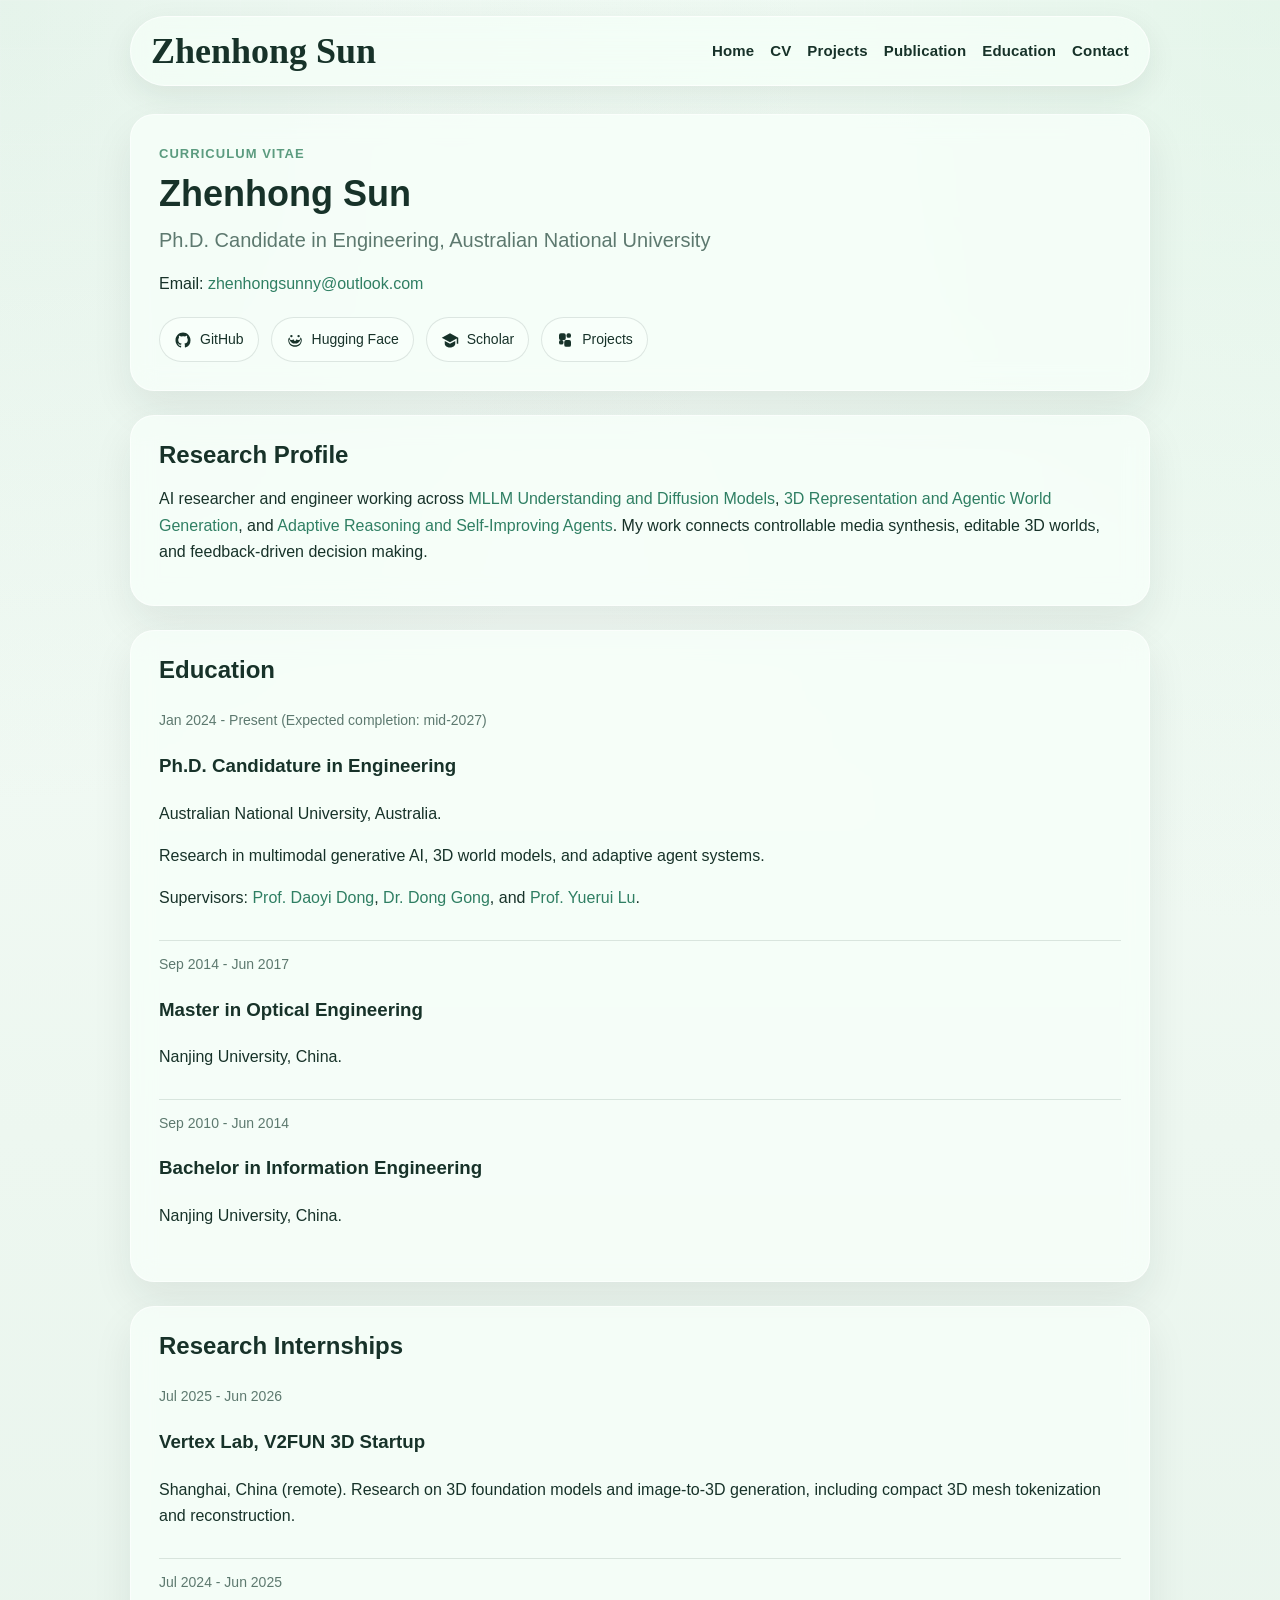
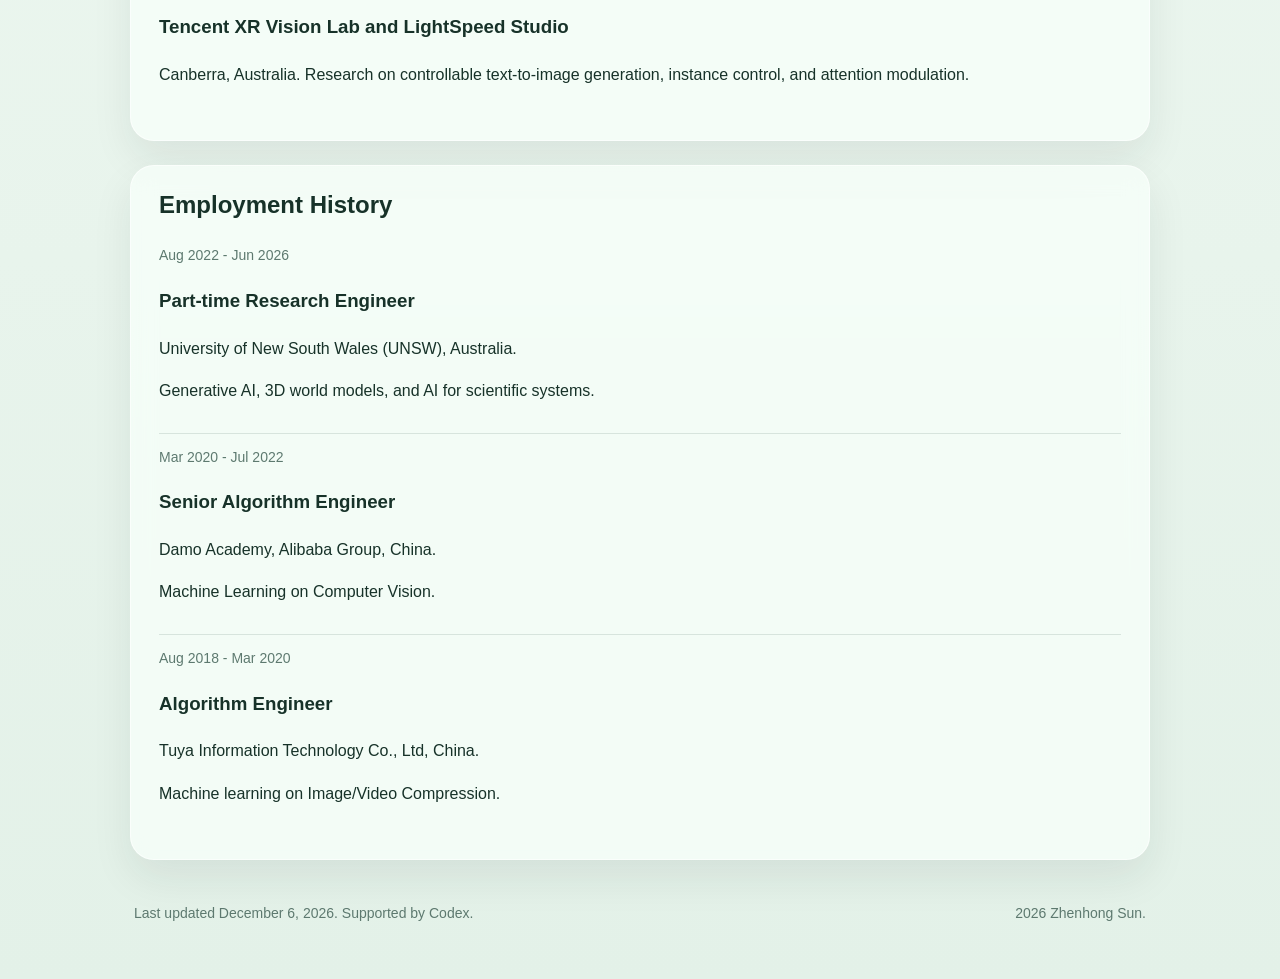
==== commit 52607fb1: "Remove TikTok internship from website CV" ====
--- a/cv.html
+++ b/cv.html
@@ -140,13 +140,6 @@
         <section class="section-block">
           <h2>Employment History</h2>
           <div class="cv-item">
-            <div class="cv-meta">Aug 2026 - Oct 2026</div>
-            <div>
-              <h3>Research Intern</h3>
-              <p>TikTok Trust &amp; Safety, Sydney. Developed and validated Pathfinder for multi-user research workflows on shared clusters.</p>
-            </div>
-          </div>
-          <div class="cv-item">
             <div class="cv-meta">Aug 2022 - Jun 2026</div>
             <div>
               <h3>Part-time Research Engineer</h3>
